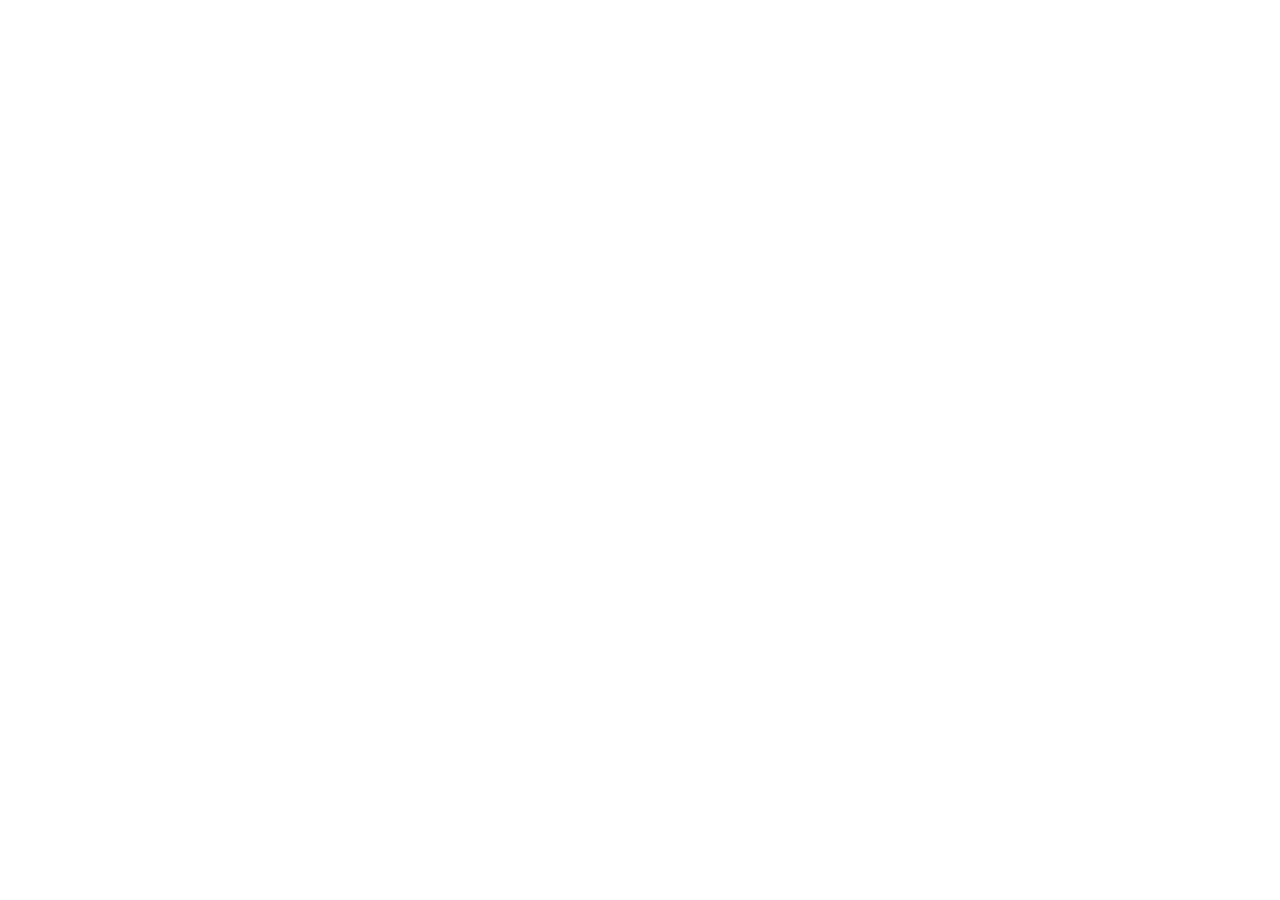
==== index.html @ 3b3e82e4 "feat: add files" ====
<!DOCTYPE html>
<html lang="en">
<head>
    <meta charset="UTF-8">
    <meta name="viewport" content="width=device-width, initial-scale=1.0">
    <title>Tic-tac-toe-game</title>
</head>
<body>
    
</body>
</html>
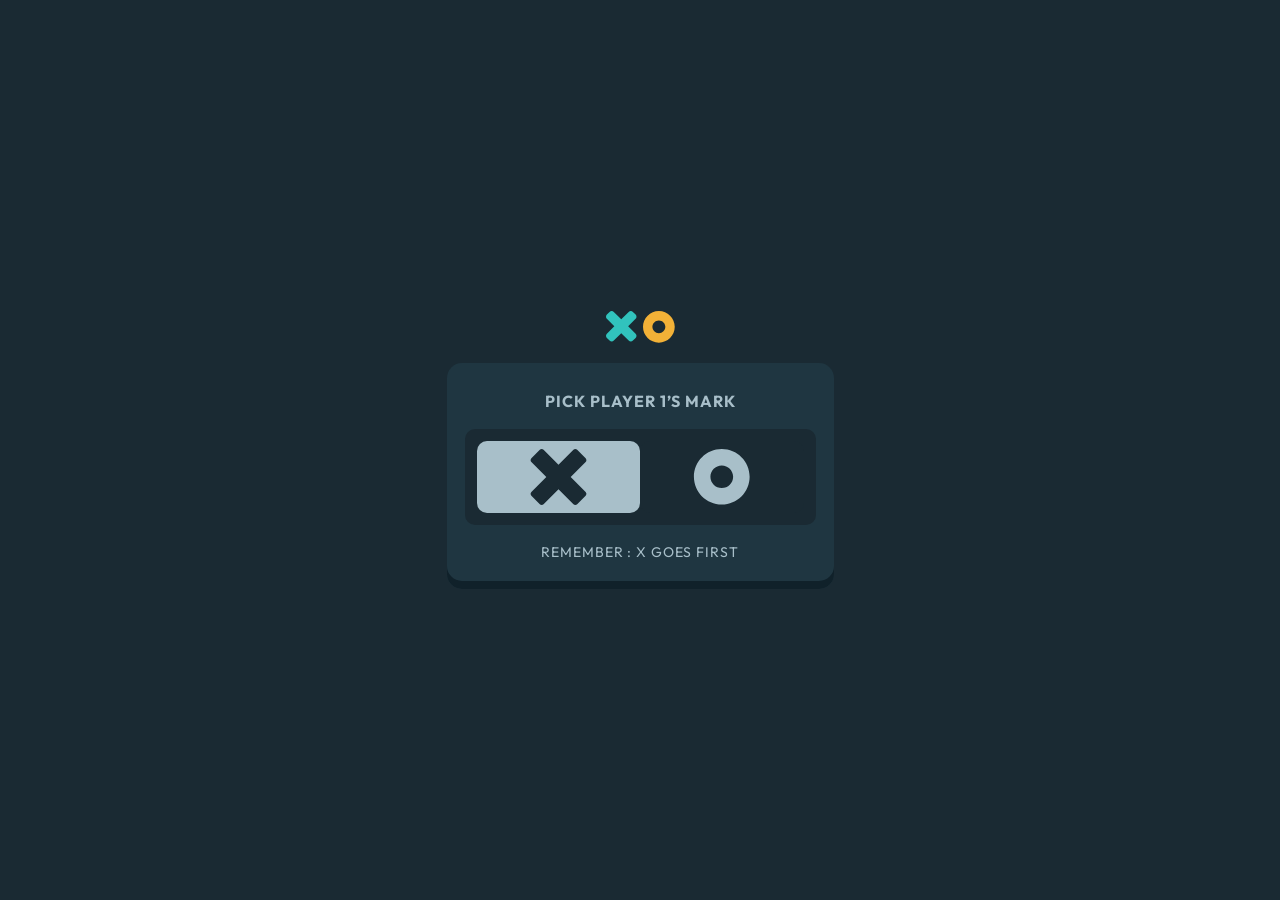
==== commit e15c6fc3: "le commit de la famille pour gabriel" ====
--- a/index.html
+++ b/index.html
@@ -1,11 +1,61 @@
-<!DOCTYPE html>
+<!doctype html>
 <html lang="en">
-<head>
-    <meta charset="UTF-8">
-    <meta name="viewport" content="width=device-width, initial-scale=1.0">
-    <title>Tic-tac-toe-game</title>
-</head>
-<body>
-    
-</body>
-</html>+	<head>
+		<meta charset="UTF-8" />
+		<meta name="viewport" content="width=device-width, initial-scale=1.0" />
+		<link rel="preconnect" href="https://fonts.googleapis.com" />
+		<link rel="preconnect" href="https://fonts.gstatic.com" crossorigin />
+		<link
+			href="https://fonts.googleapis.com/css2?family=Caveat:wght@400..700&family=DM+Sans:ital,opsz,wght@0,9..40,100..1000;1,9..40,100..1000&family=Figtree:ital,wght@0,300..900;1,300..900&family=Inter:ital,opsz,wght@0,14..32,100..900;1,14..32,100..900&family=Noto+Sans+JP:wght@100..900&family=Outfit:wght@100..900&family=Poppins:ital,wght@0,100;0,200;0,300;0,400;0,500;0,600;0,700;0,800;0,900;1,100;1,200;1,300;1,400;1,500;1,600;1,700;1,800;1,900&family=Red+Hat+Text:ital,wght@0,300..700;1,300..700&family=Roboto:ital,wght@0,100..900;1,100..900&family=Rubik:ital,wght@0,300..900;1,300..900&family=Young+Serif&display=swap"
+			rel="stylesheet"
+		/>
+		<link rel="stylesheet" href="css/normalize.css" />
+		<link rel="stylesheet" href="css/reset.css" />
+		<link rel="stylesheet" href="css/main.css" />
+        <link rel="stylesheet" href="css/home.css">
+
+		<title>Tic-tac-toe-game</title>
+	</head>
+	<body>
+		<main>
+			<article class="article-top">
+				<svg
+					width="31"
+					height="31"
+					viewBox="0 0 31 31"
+					fill="none"
+					xmlns="http://www.w3.org/2000/svg"
+				>
+					<path
+						fill-rule="evenodd"
+						clip-rule="evenodd"
+						d="M26.9254 0.878511C25.7538 -0.293061 23.8543 -0.29306 22.6827 0.878513L15.2444 8.31685L7.80605 0.878512C6.63447 -0.293061 4.73498 -0.29306 3.5634 0.878513L0.878756 3.56316C-0.292817 4.73473 -0.292815 6.63423 0.878758 7.8058L8.31709 15.2441L0.878756 22.6825C-0.292817 23.8541 -0.292815 25.7535 0.878757 26.9251L3.56341 29.6098C4.73498 30.7813 6.63447 30.7813 7.80605 29.6098L15.2444 22.1714L22.6827 29.6098C23.8543 30.7813 25.7538 30.7813 26.9254 29.6098L29.61 26.9251C30.7816 25.7535 30.7816 23.8541 29.61 22.6825L22.1717 15.2441L29.61 7.8058C30.7816 6.63423 30.7816 4.73473 29.61 3.56316L26.9254 0.878511Z"
+						fill="#31C3BD"
+					/>
+				</svg>
+				<svg
+					width="32"
+					height="32"
+					viewBox="0 0 32 32"
+					fill="none"
+					xmlns="http://www.w3.org/2000/svg"
+				>
+					<path
+						fill-rule="evenodd"
+						clip-rule="evenodd"
+						d="M31.7412 15.8706C31.7412 7.10551 24.6357 0 15.8706 0C7.10551 0 0 7.10551 0 15.8706C0 24.6357 7.10551 31.7412 15.8706 31.7412C24.6357 31.7412 31.7412 24.6357 31.7412 15.8706ZM9.4048 15.8706C9.4048 12.2996 12.2996 9.4048 15.8706 9.4048C19.4416 9.4048 22.3364 12.2996 22.3364 15.8706C22.3364 19.4416 19.4416 22.3364 15.8706 22.3364C12.2996 22.3364 9.4048 19.4416 9.4048 15.8706Z"
+						fill="#F2B137"
+					/>
+				</svg>
+			</article>
+            <form class="form-pick-player">
+                <h3>PICK PLAYER 1’S MARK</h3>
+                <div class="radios">
+                    <input type="radio" name="radios" id="croix" checked>
+                    <input type="radio" name="radios" id="rond">
+                </div>
+                <p>REMEMBER : X GOES FIRST</p>
+            </form>
+		</main>
+	</body>
+</html>
--- a/css/main.css
+++ b/css/main.css
@@ -0,0 +1,18 @@
+* {
+    font-family: 'Outfit';
+}
+:root {
+    --darknavy: #1A2A33;
+    --semidarknavy: #1F3641;
+    --silver: #A8BFC9;
+    --silverhover: #DBE8ED;
+    --lightblue: #31C3BD;
+    --lightbluehover: #65E9E4;
+    --lightyellow: #F2B137;
+    --lightyellowhover: #FFC860;
+}
+body {
+    background-color: var(--darknavy);
+    height: 100vh;
+    display: flex;
+}
--- a/css/home.css
+++ b/css/home.css
@@ -0,0 +1,76 @@
+body {
+	justify-content: center;
+	align-items: center;
+}
+main {
+	display: flex;
+	flex-direction: column;
+	align-items: center;
+	width: 327px;
+	gap: 20px;
+	padding: 30px;
+}
+.article-top {
+	display: flex;
+	gap: 6px;
+}
+.form-pick-player {
+	display: flex;
+	flex-direction: column;
+	gap: 20px;
+	align-items: center;
+	background-color: var(--semidarknavy);
+	border-radius: 15px;
+	box-shadow: 0px -8px 0px 0px #10212a inset;
+	padding: 30px;
+	width: 100%;
+}
+
+h3 {
+	color: var(--silver);
+	font-weight: 700;
+	font-size: 16px;
+	letter-spacing: 1px;
+	text-align: center;
+}
+.radios {
+	background-color: var(--darknavy);
+	border-radius: 10px;
+	padding: 12px;
+	width: 100%;
+	height: 72px;
+	display: flex;
+	justify-content: space-evenly;
+}
+input[type="radio"] {
+	-webkit-appearance: none;
+	-moz-appearance: none;
+	-ms-appearance: none;
+	width: 50%;
+	border-radius: 10px;
+	padding: 8px;
+}
+#croix {
+	content: url(../assets/croix-silver.svg);
+	background-color: var(--darknavy);
+}
+#croix:checked {
+	content: url(../assets/croix-navy.svg);
+	background-color: var(--silver);
+}
+#rond {
+	content: url(../assets/rond-silver.svg);
+	background-color: var(--darknavy);
+}
+#rond:checked {
+	content: url(../assets/rond-navy.svg);
+	background-color: var(--silver);
+	background-size: 50%;
+}
+p {
+	font-weight: 400;
+	font-size: 14px;
+	letter-spacing: 0.88px;
+	text-align: center;
+    color: var(--silver);
+}
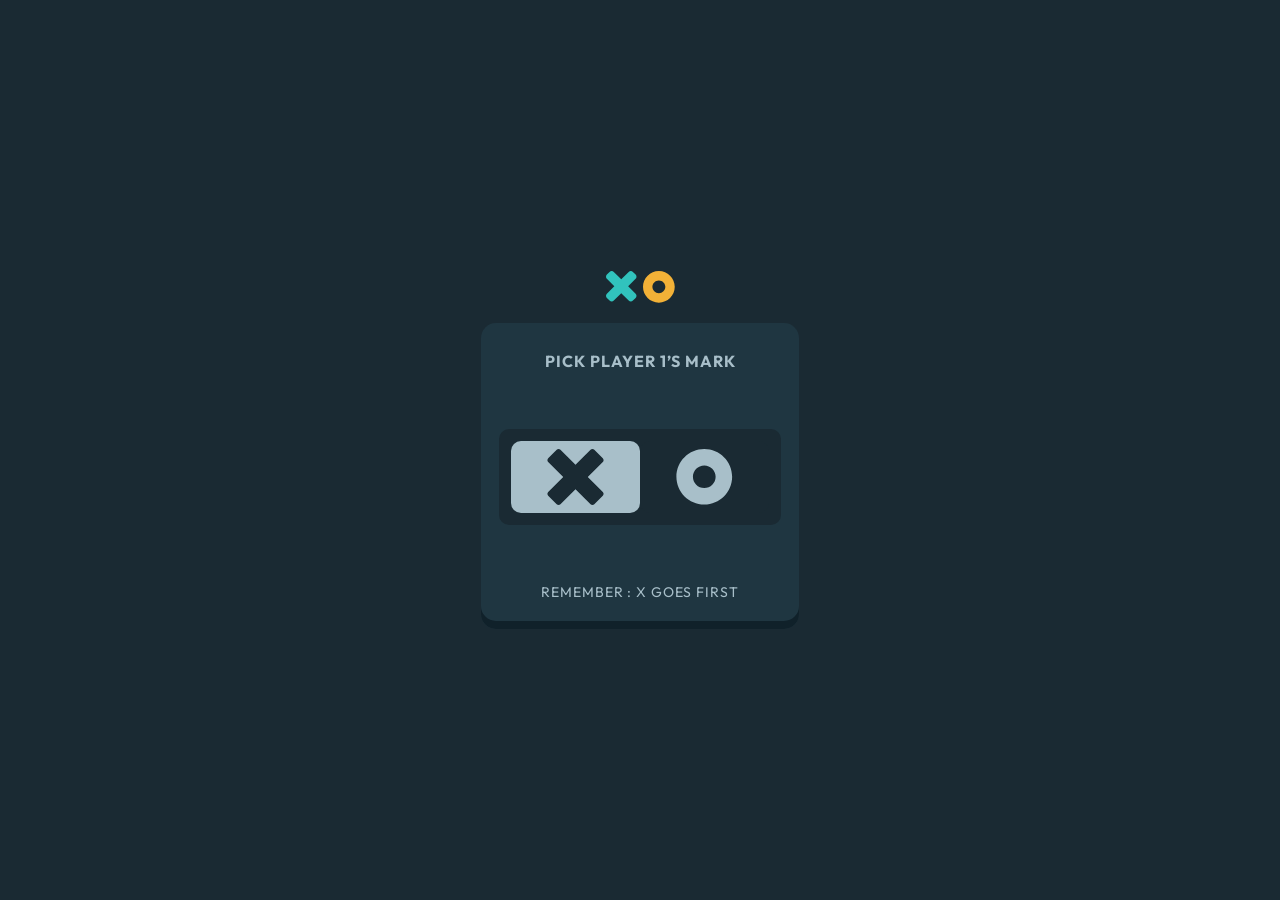
==== commit 7c797ff0: "Le commit de la famille v2" ====
--- a/index.html
+++ b/index.html
@@ -49,12 +49,17 @@
 				</svg>
 			</article>
             <form class="form-pick-player">
+                <article class="article-pick-player">
+
+                
                 <h3>PICK PLAYER 1’S MARK</h3>
                 <div class="radios">
                     <input type="radio" name="radios" id="croix" checked>
                     <input type="radio" name="radios" id="rond">
                 </div>
                 <p>REMEMBER : X GOES FIRST</p>
+                </article>
+                
             </form>
 		</main>
 	</body>
--- a/css/home.css
+++ b/css/home.css
@@ -15,9 +15,14 @@
 	gap: 6px;
 }
 .form-pick-player {
+    display: flex;
+    flex-direction: column;
+    align-items: center;
+}
+.article-pick-player {
 	display: flex;
 	flex-direction: column;
-	gap: 20px;
+	gap: 60px;
 	align-items: center;
 	background-color: var(--semidarknavy);
 	border-radius: 15px;
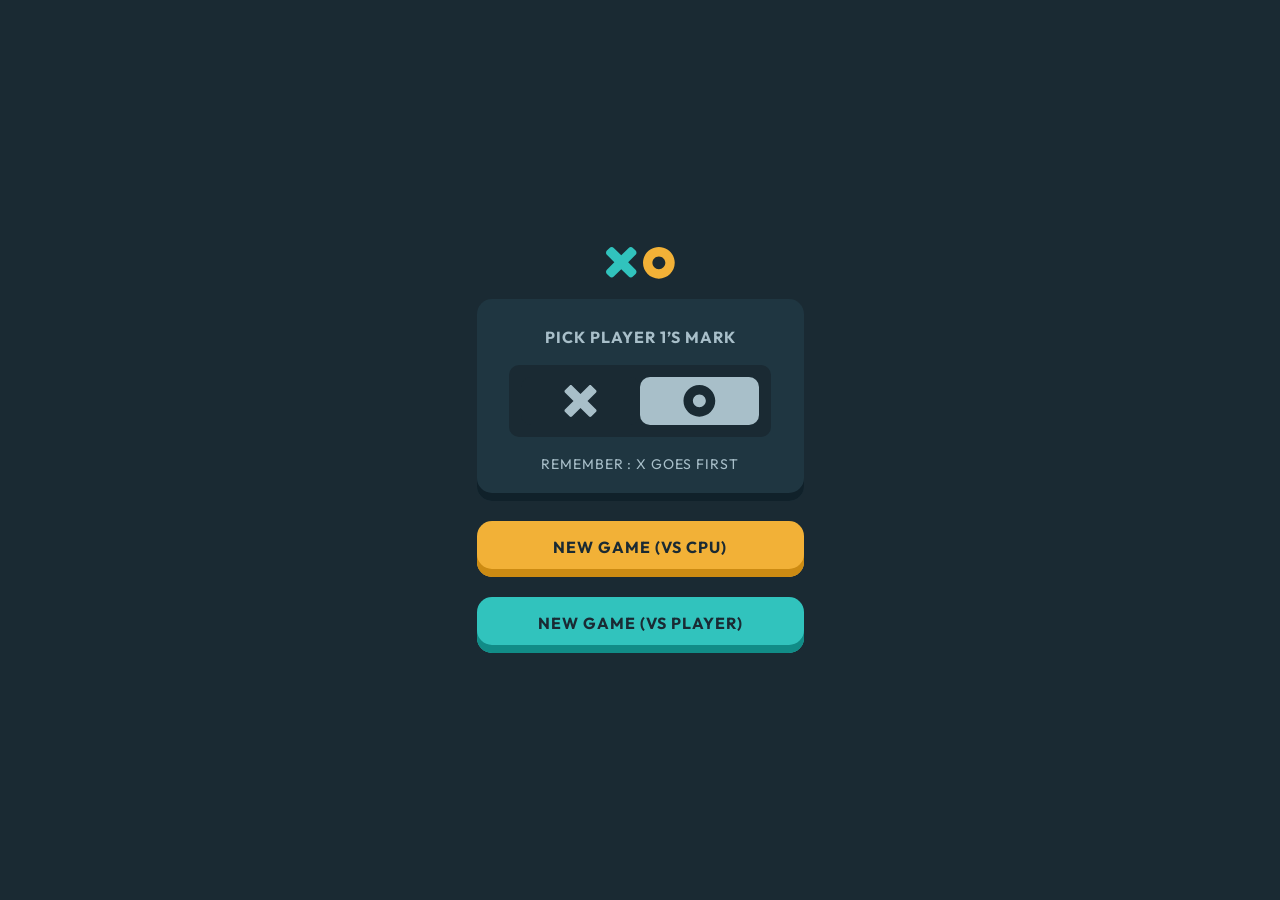
==== commit 96460ae4: "feat: add full html for the 2 pages index and gamemulti" ====
--- a/index.html
+++ b/index.html
@@ -12,7 +12,7 @@
 		<link rel="stylesheet" href="css/normalize.css" />
 		<link rel="stylesheet" href="css/reset.css" />
 		<link rel="stylesheet" href="css/main.css" />
-        <link rel="stylesheet" href="css/home.css">
+		<link rel="stylesheet" href="css/home.css" />
 
 		<title>Tic-tac-toe-game</title>
 	</head>
@@ -48,19 +48,38 @@
 					/>
 				</svg>
 			</article>
-            <form class="form-pick-player">
-                <article class="article-pick-player">
-
-                
-                <h3>PICK PLAYER 1’S MARK</h3>
-                <div class="radios">
-                    <input type="radio" name="radios" id="croix" checked>
-                    <input type="radio" name="radios" id="rond">
-                </div>
-                <p>REMEMBER : X GOES FIRST</p>
-                </article>
-                
-            </form>
+			<form class="form-pick-player">
+				<article class="article-pick-player">
+					<h3>PICK PLAYER 1’S MARK</h3>
+					<div class="radios">
+						<input
+							type="radio"
+							name="radios"
+							id="croix"
+							value="croix"
+						/>
+						<input
+							type="radio"
+							name="radios"
+							id="rond"
+							checked
+							value="rond"
+						/>
+					</div>
+					<p>REMEMBER : X GOES FIRST</p>
+				</article>
+				<article class="article-select-game">
+					<button type="submit" class="game-mode">
+						<a href="gamesolo.html">NEW GAME (VS CPU)</a>
+					</button>
+					<button type="submit" class="game-mode">
+						<a href="gamemulti.html?radios=croix"
+							>NEW GAME (VS PLAYER)</a
+						>
+					</button>
+				</article>
+			</form>
 		</main>
+		<script src=""></script>
 	</body>
 </html>
--- a/css/main.css
+++ b/css/main.css
@@ -1,5 +1,10 @@
-* {
-    font-family: 'Outfit';
+*,
+*:after,
+*:before {
+	-webkit-box-sizing: border-box;
+	-moz-box-sizing: border-box;
+	box-sizing: border-box;
+	font-family: "Outfit";
 }
 :root {
     --darknavy: #1A2A33;
--- a/css/home.css
+++ b/css/home.css
@@ -8,26 +8,27 @@
 	align-items: center;
 	width: 327px;
 	gap: 20px;
-	padding: 30px;
 }
 .article-top {
 	display: flex;
 	gap: 6px;
 }
 .form-pick-player {
-    display: flex;
-    flex-direction: column;
-    align-items: center;
+	display: flex;
+	flex-direction: column;
+	align-items: center;
+	width: 100%;
+	gap: 20px;
 }
 .article-pick-player {
 	display: flex;
 	flex-direction: column;
-	gap: 60px;
+	padding: 30px 0px;
+	gap: 20px;
 	align-items: center;
 	background-color: var(--semidarknavy);
 	border-radius: 15px;
 	box-shadow: 0px -8px 0px 0px #10212a inset;
-	padding: 30px;
 	width: 100%;
 }
 
@@ -42,9 +43,10 @@
 	background-color: var(--darknavy);
 	border-radius: 10px;
 	padding: 12px;
-	width: 100%;
+	width: 80%;
 	height: 72px;
 	display: flex;
+	justify-self: center;
 	justify-content: space-evenly;
 }
 input[type="radio"] {
@@ -70,12 +72,45 @@
 #rond:checked {
 	content: url(../assets/rond-navy.svg);
 	background-color: var(--silver);
-	background-size: 50%;
 }
 p {
 	font-weight: 400;
 	font-size: 14px;
 	letter-spacing: 0.88px;
 	text-align: center;
-    color: var(--silver);
+	color: var(--silver);
 }
+.article-select-game {
+	display: flex;
+	flex-direction: column;
+	gap: 20px;
+	width: 100%;
+}
+.article-select-game button:nth-child(1) {
+	background-color: var(--lightyellow);
+	box-shadow: 0px -8px 0px 0px #cc8b13 inset;
+}
+.article-select-game button:nth-child(2) {
+	background-color: var(--lightblue);
+	box-shadow: 0px -8px 0px 0px #118c87 inset;
+}
+.game-mode {
+	width: 100%;
+	padding: 8px 0px;
+
+	border: 0px;
+	border-radius: 15px;
+	height: 56px;
+	display: flex;
+	justify-content: center;
+	align-items: center;
+	padding-bottom: 12px;
+}
+a {
+	color: var(--darknavy);
+	font-weight: 700;
+	font-size: 16px;
+	letter-spacing: 1px;
+	text-align: center;
+    text-decoration: none;
+}
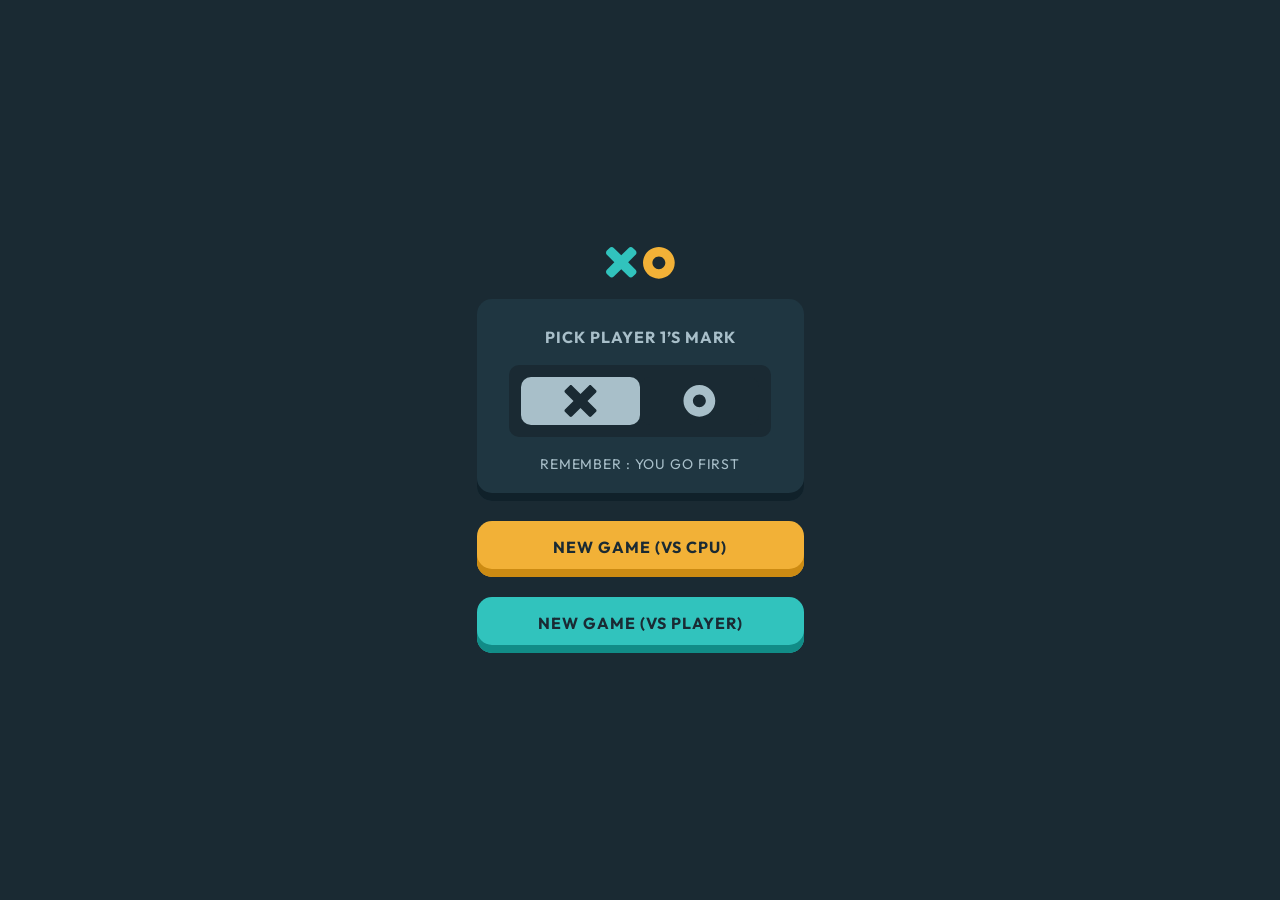
==== commit 1e1985b0: "feat: add system ouf select team, and play game" ====
--- a/index.html
+++ b/index.html
@@ -57,29 +57,27 @@
 							name="radios"
 							id="croix"
 							value="croix"
+							checked
 						/>
 						<input
 							type="radio"
 							name="radios"
 							id="rond"
-							checked
 							value="rond"
 						/>
 					</div>
-					<p>REMEMBER : X GOES FIRST</p>
+					<p>REMEMBER : YOU GO FIRST</p>
 				</article>
 				<article class="article-select-game">
-					<button type="submit" class="game-mode">
-						<a href="gamesolo.html">NEW GAME (VS CPU)</a>
+					<button type="submit" class="game-mode" value="cpu">
+						NEW GAME (VS CPU)
 					</button>
-					<button type="submit" class="game-mode">
-						<a href="gamemulti.html?radios=croix"
-							>NEW GAME (VS PLAYER)</a
-						>
+					<button type="submit" class="game-mode" value="player">
+						NEW GAME (VS PLAYER)
 					</button>
 				</article>
 			</form>
 		</main>
-		<script src=""></script>
+		<script src="app.js"></script>
 	</body>
 </html>
--- a/css/home.css
+++ b/css/home.css
@@ -105,9 +105,7 @@
 	justify-content: center;
 	align-items: center;
 	padding-bottom: 12px;
-}
-a {
-	color: var(--darknavy);
+    color: var(--darknavy);
 	font-weight: 700;
 	font-size: 16px;
 	letter-spacing: 1px;
